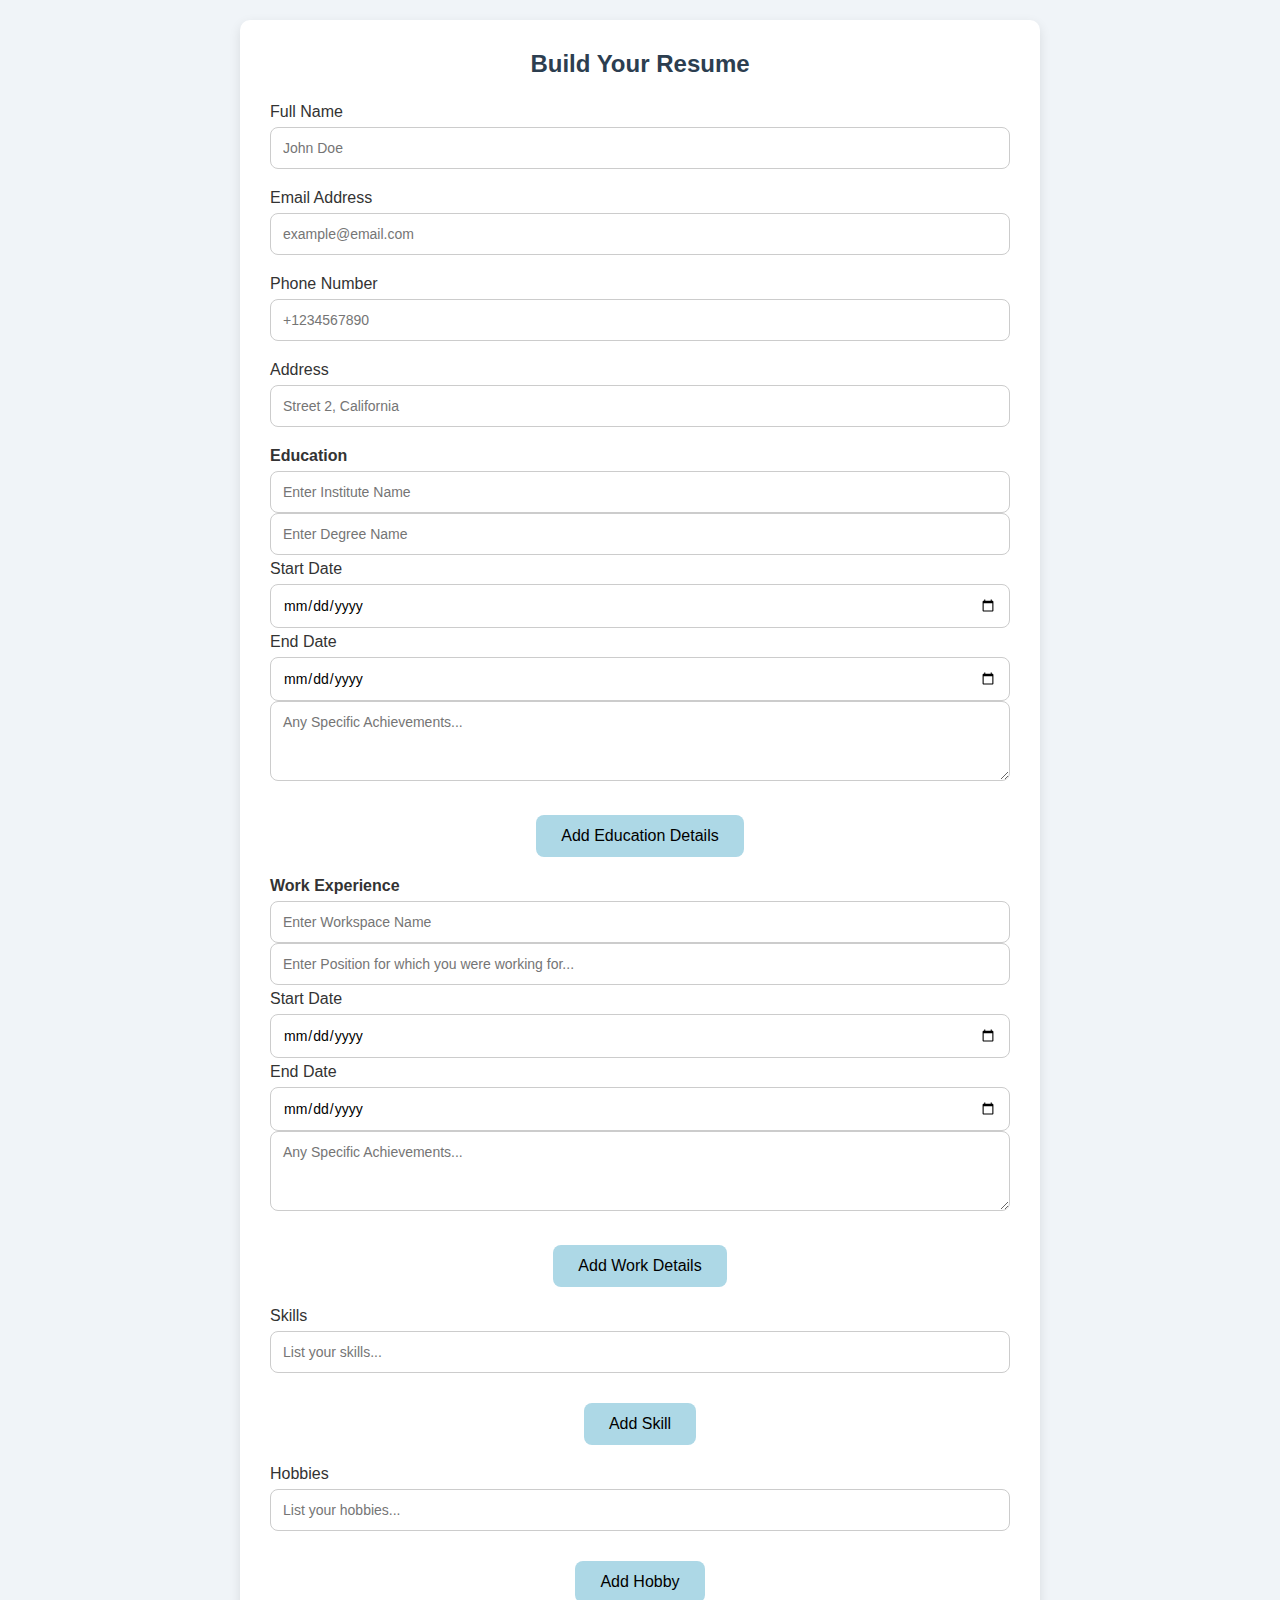
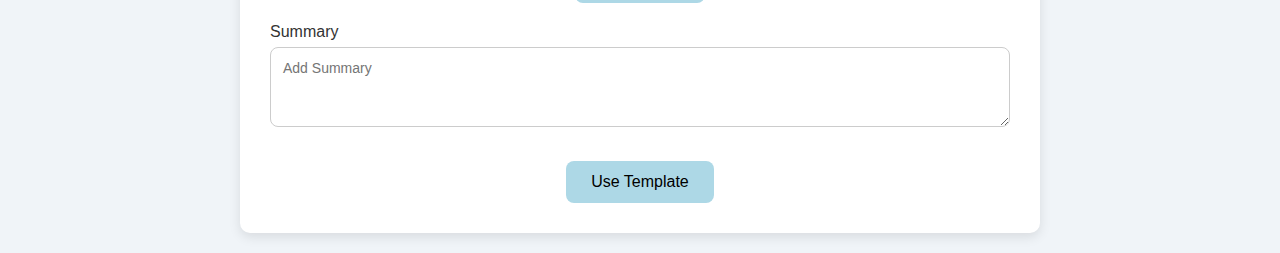
==== Dashboard/Resume Template 1/index.html @ 491f3467 "authentication done" ====
<!DOCTYPE html>
<html lang="en">
<head>
    <meta charset="UTF-8">
    <meta name="viewport" content="width=device-width, initial-scale=1.0">
    <title>Resume 1 - Modern Minimal</title>
    <link rel="stylesheet" href="style.css">
</head>
<body>
    <div class="resume-container">
        <h2>Build Your Resume</h2>
    
        <div class="form-group">
          <label for="name">Full Name</label>
          <input type="text" id="name" placeholder="John Doe" />
        </div>
    
        <div class="form-group">
          <label for="email">Email Address</label>
          <input type="email" id="email" placeholder="example@email.com" />
        </div>
    
        <div class="form-group">
          <label for="phone">Phone Number</label>
          <input type="tel" id="phone" placeholder="+1234567890" />
        </div>

        <div class="form-group">
            <label for="location">Address</label>
            <input type="location" id="location" placeholder="Street 2, California" />
          </div>
    
        <div class="form-group">
          <h3><label for="education">Education</label></h3>
          <input type="text" placeholder="Enter Institute Name">
          <input type="text" placeholder="Enter Degree Name">
          <div>
            <label for="education" style="margin-top: 5px;">Start Date</label>
            <input type="date">
            <label for="education" style="margin-top: 5px;">End Date</label>
            <input type="date">
          </div>
          <textarea placeholder="Any Specific Achievements..."></textarea>
          <button class="btn">Add Education Details</button>
        </div>
    
        <div class="form-group">
            <h3><label for="experience">Work Experience</label></h3>
            <input type="text" placeholder="Enter Workspace Name">
          <input type="text" placeholder="Enter Position for which you were working for...">
          <div>
            <label for="experience" style="margin-top: 5px;">Start Date</label>
            <input type="date">
            <label for="experience" style="margin-top: 5px;">End Date</label>
            <input type="date">
          </div>
          <textarea placeholder="Any Specific Achievements..."></textarea>
          <button class="btn">Add Work Details</button>
        </div>
    
        <div class="form-group">
          <label for="skills">Skills</label>
          <input id="skills" placeholder="List your skills..."></input>
          <button class="btn">Add Skill</button>
        </div>
    
        <div class="form-group">
            <label for="hobbies">Hobbies</label>
            <input id="hobbies" placeholder="List your hobbies..."></input>
            <button class="btn">Add Hobby</button>
        </div>

        <div class="form-group">
            <label for="summary">Summary</label>
            <textarea id="summary" placeholder="Add Summary"></textarea>
        </div>

        <button class="btn">Use Template</button>
      </div>
</body>
</html>
---- Dashboard/Resume Template 1/style.css ----
* {
    box-sizing: border-box;
    margin: 0;
    padding: 0;
    font-family: 'Poetsen One', sans-serif;
  }

  body {
    background-color: #f0f4f8;
    padding: 20px;
  }

  .resume-container {
    max-width: 800px;
    margin: auto;
    background: #fff;
    border-radius: 10px;
    box-shadow: 0 4px 12px rgba(0, 0, 0, 0.1);
    padding: 30px;
  }

  h2 {
    text-align: center;
    margin-bottom: 25px;
    color: #2c3e50;
  }

  .form-group {
    margin-bottom: 20px;
  }

  label {
    display: block;
    font-size: 16px;
    margin-bottom: 6px;
    color: #333;
  }

  input, textarea {
    width: 100%;
    padding: 12px;
    border: 1px solid #ccc;
    border-radius: 8px;
    font-size: 14px;
  }

  textarea {
    resize: vertical;
    min-height: 80px;
  }

  .btn {
    display: block;
    margin: 30px auto 0;
    background-color: lightblue;
    color: #000;
    border: none;
    padding: 12px 25px;
    font-size: 16px;
    border-radius: 8px;
    cursor: pointer;
    transition: background-color 0.3s ease;
  }

  .btn:hover {
    background-color: #87cefa;
  }

  @media (max-width: 600px) {
    .resume-container {
      padding: 20px;
    }

    label, input, textarea {
      font-size: 14px;
    }

    .btn {
      font-size: 14px;
      padding: 10px 20px;
    }
  }
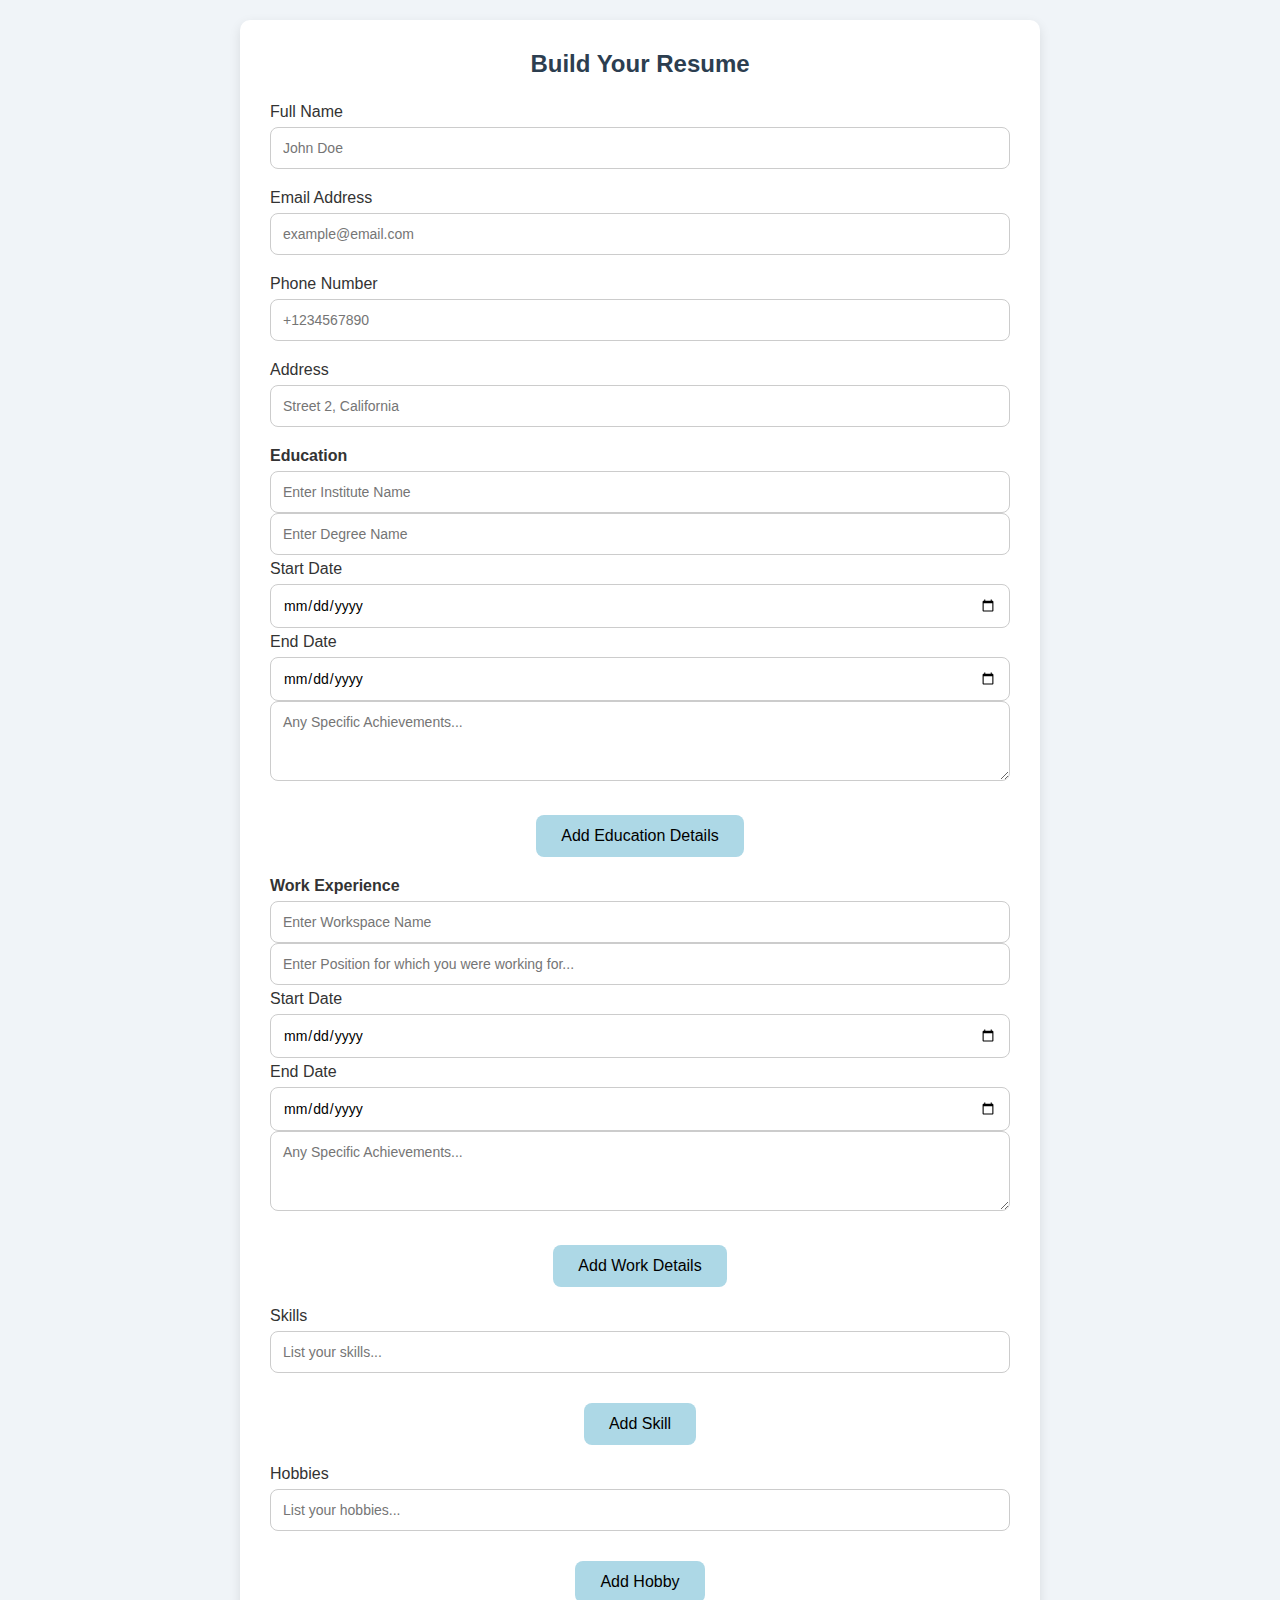
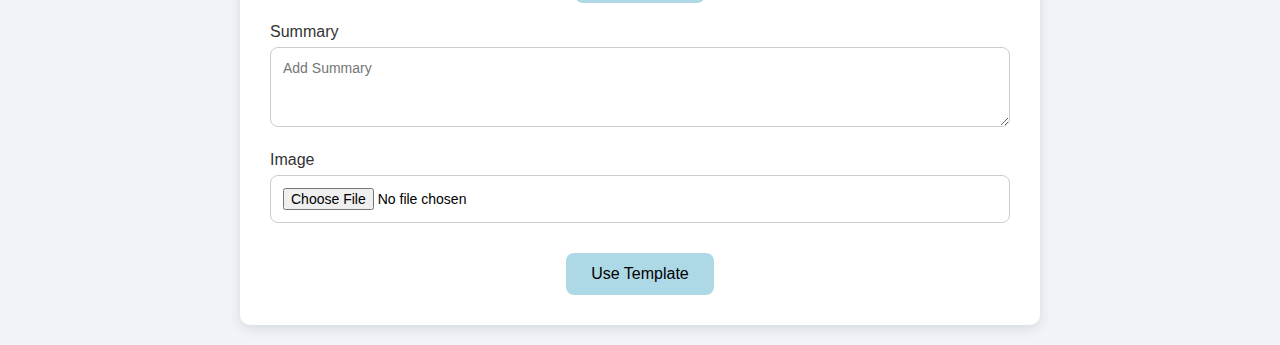
==== commit 873347c4: "added file input in the index.html" ====
--- a/Dashboard/Resume Template 1/index.html
+++ b/Dashboard/Resume Template 1/index.html
@@ -75,7 +75,13 @@
             <textarea id="summary" placeholder="Add Summary"></textarea>
         </div>
 
+        <div class="form-group">
+          <label for="image">Image</label>
+          <input type="file" id="file">
+        </div>
         <button class="btn">Use Template</button>
       </div>
-</body>
+
+      <script src="app.js"></script>
+  </body>
 </html>